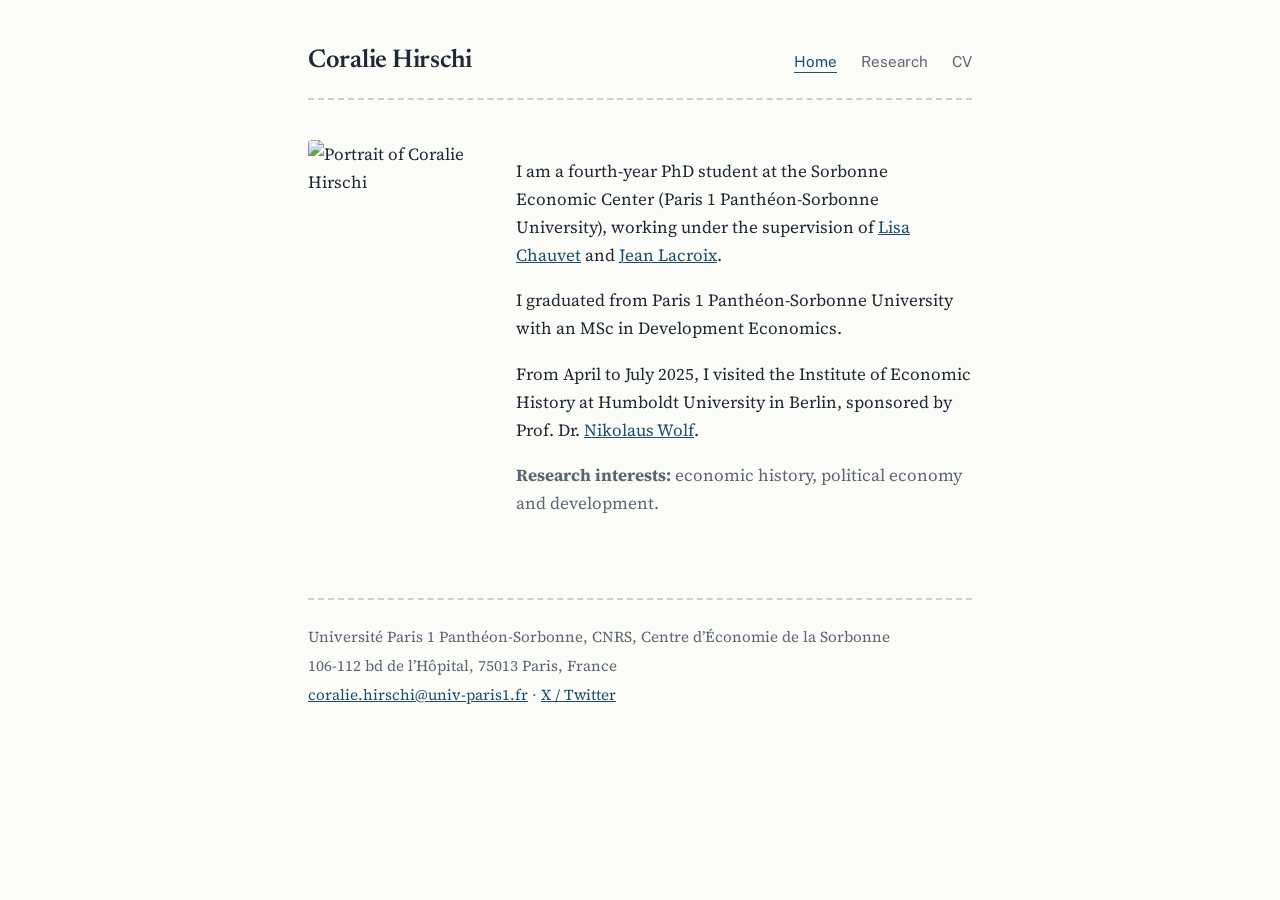
==== index.html @ 86a215d6 "Add files via upload" ====
<!DOCTYPE html>
<html lang="en">
<head>
<meta charset="utf-8">
<meta name="viewport" content="width=device-width, initial-scale=1">
<title>Coralie Hirschi</title>
<meta name="description" content="Coralie Hirschi, PhD student in economics at Paris 1 Panthéon-Sorbonne">
<link rel="preconnect" href="https://fonts.googleapis.com"><link rel="preconnect" href="https://fonts.gstatic.com" crossorigin><link href="https://fonts.googleapis.com/css2?family=Newsreader:opsz,wght@6..72,600&family=Public+Sans:wght@400;500&family=Source+Serif+4:ital,opsz,wght@0,8..60,400;1,8..60,400&display=swap" rel="stylesheet"><link rel="stylesheet" href="style.css">
</head>
<body>
<div class="wrap">
  <header class="site">
    <a class="name" href="index.html">Coralie Hirschi</a>
    <nav>
      <a href="index.html" aria-current="page">Home</a>
      <a href="research.html">Research</a>
      <a href="cv.html">CV</a>
    </nav>
  </header>
  <main class="intro">
    <img src="photo.jpg" alt="Portrait of Coralie Hirschi">
    <div>
      <p>I am a fourth-year PhD student at the Sorbonne Economic Center (Paris 1 Panthéon-Sorbonne University), working under the supervision of <a href="https://sites.google.com/site/lisachauvetdial/">Lisa Chauvet</a> and <a href="https://sites.google.com/view/lacroixjean/">Jean Lacroix</a>.</p>
      <p>I graduated from Paris 1 Panthéon-Sorbonne University with an MSc in Development Economics.</p>
      <p>From April to July 2025, I visited the Institute of Economic History at Humboldt University in Berlin, sponsored by Prof. Dr. <a href="https://sites.google.com/site/nikolauswolf01">Nikolaus Wolf</a>.</p>
      <p class="interests"><strong>Research interests:</strong> economic history, political economy and development.</p>
    </div>
  </main>
  <footer>
    <p>Université Paris 1 Panthéon-Sorbonne, CNRS, Centre d’Économie de la Sorbonne</p>
    <p>106-112 bd de l’Hôpital, 75013 Paris, France</p>
    <p><a href="mailto:coralie.hirschi@univ-paris1.fr">coralie.hirschi@univ-paris1.fr</a> · <a href="https://x.com/CoralieHirschi">X / Twitter</a></p>
  </footer>
</div>
</body>
</html>
---- style.css ----
:root {
  --paper: #fbfbf8;
  --ink: #1f2933;
  --muted: #5b6672;
  --accent: #1d4e6b;
  --rule: #c9cfd4;
  color-scheme: light;
}
@media (prefers-color-scheme: dark) {
  :root {
    --paper: #161b20;
    --ink: #e4e7ea;
    --muted: #9aa5b0;
    --accent: #8cc0dd;
    --rule: #38424c;
    color-scheme: dark;
  }
}

* { box-sizing: border-box; }

html { -webkit-text-size-adjust: 100%; }

body {
  margin: 0;
  background: var(--paper);
  color: var(--ink);
  font-family: "Source Serif 4", Georgia, "Times New Roman", serif;
  font-size: 1.0625rem;
  line-height: 1.65;
}

.wrap {
  max-width: 44rem;
  margin: 0 auto;
  padding: 2.5rem 1.25rem 4rem;
}

/* En-tête */
header.site {
  display: flex;
  flex-wrap: wrap;
  align-items: baseline;
  justify-content: space-between;
  gap: 0.75rem 1.5rem;
  padding-bottom: 1rem;
  /* trait pointillé : clin d'œil aux lignes de démarcation et aux voies ferrées */
  border-bottom: 2px dashed var(--rule);
  margin-bottom: 2.5rem;
}
.name {
  font-family: "Newsreader", Georgia, serif;
  font-size: 1.6rem;
  font-weight: 600;
  letter-spacing: -0.01em;
  color: var(--ink);
  text-decoration: none;
}
nav a {
  font-family: "Public Sans", system-ui, sans-serif;
  font-size: 0.95rem;
  color: var(--muted);
  text-decoration: none;
  margin-left: 1.25rem;
}
nav a:first-child { margin-left: 0; }
nav a:hover, nav a[aria-current="page"] { color: var(--accent); }
nav a[aria-current="page"] { text-decoration: underline; text-underline-offset: 0.3em; }

h1, h2, h3 {
  font-family: "Newsreader", Georgia, serif;
  font-weight: 600;
  line-height: 1.25;
}
h1 { font-size: 2.1rem; margin: 0 0 1rem; }
h2 { font-size: 1.4rem; margin: 2.75rem 0 1rem; color: var(--accent); }
h3 { font-size: 1.15rem; margin: 0 0 0.25rem; }

a { color: var(--accent); }
a:focus-visible { outline: 2px solid var(--accent); outline-offset: 2px; }

/* Accueil */
.intro {
  display: grid;
  grid-template-columns: 11rem 1fr;
  gap: 2rem;
  align-items: start;
}
.intro img {
  width: 100%;
  max-width: 100%;
  border-radius: 4px;
  display: block;
}
@media (max-width: 600px) {
  .intro { grid-template-columns: 1fr; }
  .intro img { max-width: 11rem; }
}
.interests { color: var(--muted); }

/* Articles */
.paper { margin-bottom: 2.25rem; }
.paper .meta { color: var(--muted); margin: 0 0 0.5rem; }
.paper .links a {
  font-family: "Public Sans", system-ui, sans-serif;
  font-size: 0.9rem;
  margin-right: 1rem;
}
details { margin-top: 0.5rem; }
summary {
  cursor: pointer;
  font-family: "Public Sans", system-ui, sans-serif;
  font-size: 0.9rem;
  color: var(--muted);
}
details p { margin-top: 0.75rem; }

/* Pied de page */
footer {
  margin-top: 4rem;
  padding-top: 1.25rem;
  border-top: 2px dashed var(--rule);
  font-size: 0.95rem;
  color: var(--muted);
}
footer p { margin: 0.25rem 0; }
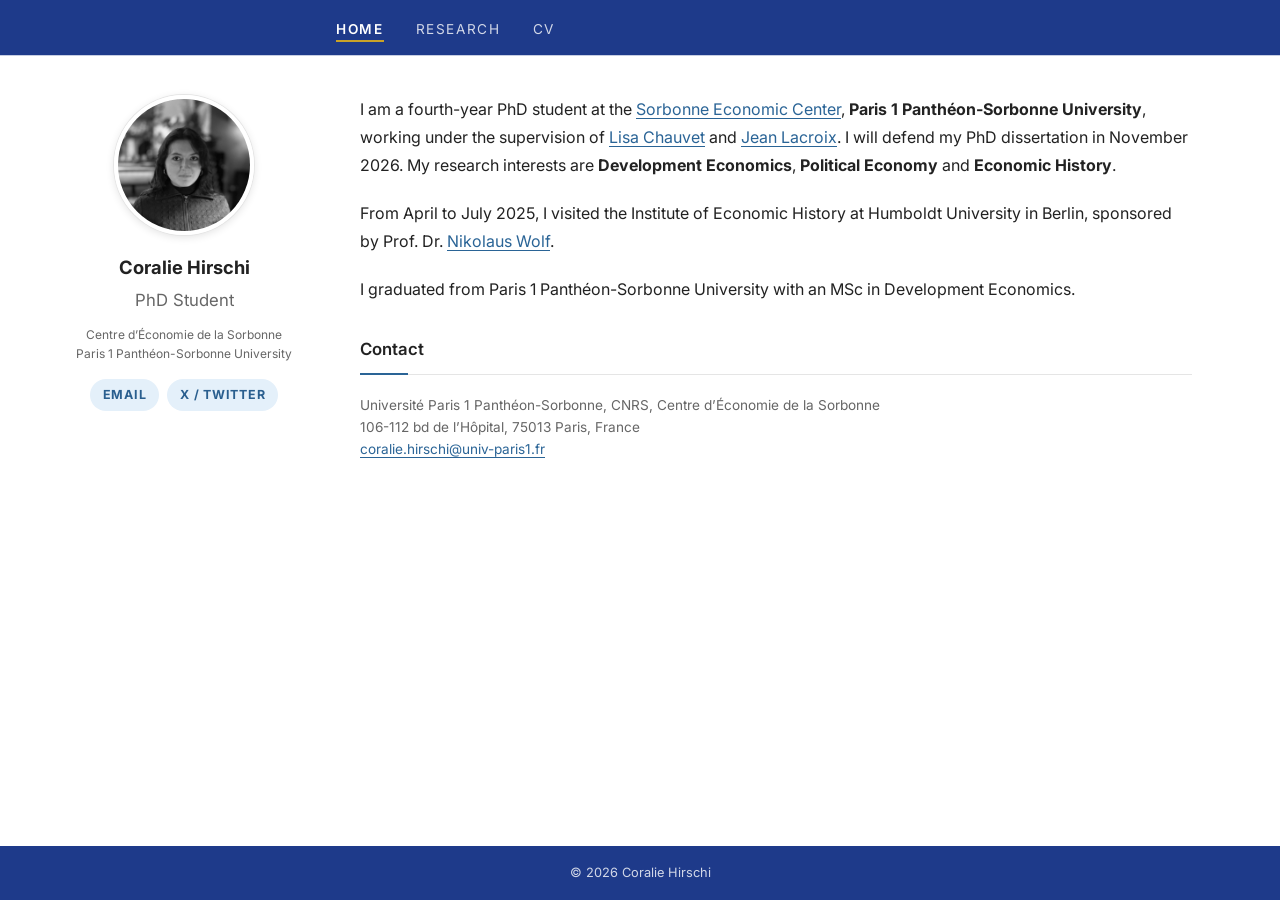
==== commit 23581850: "Add files via upload" ====
--- a/index.html
+++ b/index.html
@@ -5,32 +5,34 @@
 <meta name="viewport" content="width=device-width, initial-scale=1">
 <title>Coralie Hirschi</title>
 <meta name="description" content="Coralie Hirschi, PhD student in economics at Paris 1 Panthéon-Sorbonne">
-<link rel="preconnect" href="https://fonts.googleapis.com"><link rel="preconnect" href="https://fonts.gstatic.com" crossorigin><link href="https://fonts.googleapis.com/css2?family=Newsreader:opsz,wght@6..72,600&family=Public+Sans:wght@400;500&family=Source+Serif+4:ital,opsz,wght@0,8..60,400;1,8..60,400&display=swap" rel="stylesheet"><link rel="stylesheet" href="style.css">
+<link rel="preconnect" href="https://fonts.googleapis.com"><link rel="preconnect" href="https://fonts.gstatic.com" crossorigin><link href="https://fonts.googleapis.com/css2?family=Inter:wght@400;600;700&display=swap" rel="stylesheet">
+<link rel="stylesheet" href="style.css">
 </head>
 <body>
-<div class="wrap">
-  <header class="site">
-    <a class="name" href="index.html">Coralie Hirschi</a>
-    <nav>
-      <a href="index.html" aria-current="page">Home</a>
-      <a href="research.html">Research</a>
-      <a href="cv.html">CV</a>
-    </nav>
-  </header>
-  <main class="intro">
-    <img src="photo.jpg" alt="Portrait of Coralie Hirschi">
-    <div>
-      <p>I am a fourth-year PhD student at the Sorbonne Economic Center (Paris 1 Panthéon-Sorbonne University), working under the supervision of <a href="https://sites.google.com/site/lisachauvetdial/">Lisa Chauvet</a> and <a href="https://sites.google.com/view/lacroixjean/">Jean Lacroix</a>.</p>
-      <p>I graduated from Paris 1 Panthéon-Sorbonne University with an MSc in Development Economics.</p>
-      <p>From April to July 2025, I visited the Institute of Economic History at Humboldt University in Berlin, sponsored by Prof. Dr. <a href="https://sites.google.com/site/nikolauswolf01">Nikolaus Wolf</a>.</p>
-      <p class="interests"><strong>Research interests:</strong> economic history, political economy and development.</p>
+  <nav class="topnav"><a href="index.html" aria-current="page">Home</a><a href="research.html">Research</a><a href="cv.html">CV</a></nav>
+  <div class="layout">
+  <aside class="sidebar">
+    <img class="avatar" src="photo.jpeg" alt="Coralie Hirschi">
+    <p class="who">Coralie Hirschi</p>
+    <p class="role">PhD Student</p>
+    <p class="aff">Centre d’Économie de la Sorbonne<br>Paris 1 Panthéon-Sorbonne University</p>
+    <img class="logo" src="logo-paris1.png" alt="Université Paris 1 Panthéon-Sorbonne" onerror="this.remove()">
+    <div class="pills">
+      <a class="pill" href="mailto:coralie.hirschi@univ-paris1.fr">Email</a>
+      <a class="pill" href="https://x.com/CoralieHirschi">X / Twitter</a>
     </div>
+  </aside>
+  <main>
+    <p>I am a fourth-year PhD student at the <a href="https://centredeconomiesorbonne.cnrs.fr/">Sorbonne Economic Center</a>, <strong>Paris 1 Panthéon-Sorbonne University</strong>, working under the supervision of <a href="https://sites.google.com/site/lisachauvetdial/">Lisa Chauvet</a> and <a href="https://sites.google.com/view/lacroixjean/">Jean Lacroix</a>. I will defend my PhD dissertation in November 2026. My research interests are <strong>Development Economics</strong>, <strong>Political Economy</strong> and <strong>Economic History</strong>.</p>
+    <p>From April to July 2025, I visited the Institute of Economic History at Humboldt University in Berlin, sponsored by Prof. Dr. <a href="https://sites.google.com/site/nikolauswolf01">Nikolaus Wolf</a>.</p>
+    <p>I graduated from Paris 1 Panthéon-Sorbonne University with an MSc in Development Economics.</p>
+
+    <h2 class="small">Contact</h2>
+    <p class="contact">Université Paris 1 Panthéon-Sorbonne, CNRS, Centre d’Économie de la Sorbonne<br>
+    106-112 bd de l’Hôpital, 75013 Paris, France<br>
+    <a href="mailto:coralie.hirschi@univ-paris1.fr">coralie.hirschi@univ-paris1.fr</a></p>
   </main>
-  <footer>
-    <p>Université Paris 1 Panthéon-Sorbonne, CNRS, Centre d’Économie de la Sorbonne</p>
-    <p>106-112 bd de l’Hôpital, 75013 Paris, France</p>
-    <p><a href="mailto:coralie.hirschi@univ-paris1.fr">coralie.hirschi@univ-paris1.fr</a> · <a href="https://x.com/CoralieHirschi">X / Twitter</a></p>
-  </footer>
-</div>
+  </div>
+  <footer class="bottombar">© 2026 Coralie Hirschi</footer>
 </body>
 </html>
--- a/style.css
+++ b/style.css
@@ -1,126 +1,158 @@
 :root {
-  --paper: #fbfbf8;
-  --ink: #1f2933;
-  --muted: #5b6672;
-  --accent: #1d4e6b;
-  --rule: #c9cfd4;
+  --bg: #ffffff;
+  --text: #222222;
+  --muted: #666666;
+  --accent: #2a6496;
+  --pill-bg: #e4f0fa;
+  --pill-text: #2a5f8f;
+  --rule: #e5e5e5;
+  --p1-blue: #1e3a8a;
+  --p1-gold: #c9a227;
   color-scheme: light;
-}
-@media (prefers-color-scheme: dark) {
-  :root {
-    --paper: #161b20;
-    --ink: #e4e7ea;
-    --muted: #9aa5b0;
-    --accent: #8cc0dd;
-    --rule: #38424c;
-    color-scheme: dark;
-  }
 }
 
 * { box-sizing: border-box; }
 
-html { -webkit-text-size-adjust: 100%; }
-
 body {
   margin: 0;
-  background: var(--paper);
-  color: var(--ink);
-  font-family: "Source Serif 4", Georgia, "Times New Roman", serif;
-  font-size: 1.0625rem;
-  line-height: 1.65;
+  background: var(--bg);
+  color: var(--text);
+  font-family: "Inter", -apple-system, "Helvetica Neue", Arial, sans-serif;
+  font-size: 16px;
+  line-height: 1.75;
+  min-height: 100vh;
+  display: flex;
+  flex-direction: column;
 }
 
-.wrap {
-  max-width: 44rem;
+a { color: var(--accent); text-underline-offset: 3px; }
+a:focus-visible { outline: 2px solid var(--accent); outline-offset: 2px; }
+
+/* Menu du haut */
+.topnav {
+  width: 100%;
+  max-width: 1200px;
   margin: 0 auto;
-  padding: 2.5rem 1.25rem 4rem;
+  padding: 0.85rem 1.5rem 0.85rem calc(240px + 3.5rem);
+  background: var(--p1-blue);
+  box-shadow: 0 0 0 100vmax var(--p1-blue);
+  clip-path: inset(0 -100vmax);
+}
+.topnav a {
+  font-size: 0.85rem;
+  letter-spacing: 0.12em;
+  text-transform: uppercase;
+  color: rgba(255, 255, 255, 0.8);
+  text-decoration: none;
+  margin-right: 2rem;
+  padding-bottom: 0.2rem;
+  border-bottom: 2px solid transparent;
+}
+.topnav a:hover { color: #fff; }
+.topnav a[aria-current="page"] { color: #fff; font-weight: 600; border-bottom-color: var(--p1-gold); }
+.topnav a:focus-visible { outline-color: #fff; }
+
+/* Mise en page : colonne de gauche + contenu */
+.layout {
+  flex: 1;
+  width: 100%;
+  max-width: 1200px;
+  margin: 0 auto;
+  padding: 2.5rem 1.5rem 4rem;
+  display: grid;
+  grid-template-columns: 240px 1fr;
+  gap: 3.5rem;
+  align-items: start;
 }
 
-/* En-tête */
-header.site {
-  display: flex;
-  flex-wrap: wrap;
-  align-items: baseline;
-  justify-content: space-between;
-  gap: 0.75rem 1.5rem;
-  padding-bottom: 1rem;
-  /* trait pointillé : clin d'œil aux lignes de démarcation et aux voies ferrées */
-  border-bottom: 2px dashed var(--rule);
-  margin-bottom: 2.5rem;
+/* Colonne de gauche */
+.sidebar { text-align: center; position: sticky; top: 1.5rem; }
+.avatar {
+  width: 140px;
+  height: 140px;
+  border-radius: 50%;
+  object-fit: cover;
+  border: 4px solid #fff;
+  box-shadow: 0 0 0 1px var(--rule), 0 2px 8px rgba(0, 0, 0, 0.12);
+  display: block;
+  margin: 0 auto 1rem;
 }
-.name {
-  font-family: "Newsreader", Georgia, serif;
-  font-size: 1.6rem;
+.sidebar .who { font-size: 1.15rem; font-weight: 700; margin: 0; }
+.sidebar .role { font-size: 1.05rem; color: var(--muted); margin: 0.15rem 0 0.6rem; }
+.sidebar .aff { font-size: 0.75rem; color: var(--muted); line-height: 1.6; margin: 0 0 1rem; white-space: nowrap; }
+.logo { display: block; max-width: 150px; height: auto; margin: 0 auto 1.25rem; }
+.pills { display: flex; flex-wrap: wrap; justify-content: center; gap: 0.5rem; }
+.pill {
+  display: inline-block;
+  background: var(--pill-bg);
+  color: var(--pill-text);
+  font-size: 0.78rem;
+  font-weight: 700;
+  letter-spacing: 0.06em;
+  text-transform: uppercase;
+  text-decoration: none;
+  padding: 0.3rem 0.8rem;
+  border-radius: 999px;
+}
+.pill:hover { background: #d3e6f6; }
+
+/* Contenu */
+main { min-width: 0; max-width: 52rem; }
+main p { margin: 0 0 1.25rem; }
+h1, h2 {
   font-weight: 600;
-  letter-spacing: -0.01em;
-  color: var(--ink);
-  text-decoration: none;
+  font-size: 1.35rem;
+  margin: 2.5rem 0 1.25rem;
+  padding-bottom: 0.6rem;
+  border-bottom: 1px solid var(--rule);
+  position: relative;
 }
-nav a {
-  font-family: "Public Sans", system-ui, sans-serif;
-  font-size: 0.95rem;
-  color: var(--muted);
-  text-decoration: none;
-  margin-left: 1.25rem;
+h1:first-child, h2:first-child { margin-top: 0; }
+h1::after, h2::after {
+  content: "";
+  position: absolute;
+  left: 0;
+  bottom: -1px;
+  width: 48px;
+  height: 2px;
+  background: var(--accent);
 }
-nav a:first-child { margin-left: 0; }
-nav a:hover, nav a[aria-current="page"] { color: var(--accent); }
-nav a[aria-current="page"] { text-decoration: underline; text-underline-offset: 0.3em; }
+h3 { font-size: 1.05rem; font-weight: 600; margin: 0 0 0.25rem; line-height: 1.5; }
 
-h1, h2, h3 {
-  font-family: "Newsreader", Georgia, serif;
-  font-weight: 600;
-  line-height: 1.25;
+h2.small { font-size: 1.05rem; margin-top: 2rem; }
+.contact { font-size: 0.85rem; line-height: 1.6; color: var(--muted); }
+
+.paper { margin-bottom: 2rem; }
+.paper .meta { color: var(--muted); margin: 0 0 0.4rem; }
+.paper .journal { margin: 0 0 0.4rem; }
+.paper .authors { font-weight: 400; }
+.paper .request { color: var(--muted); font-size: 0.95rem; margin: 0 0 0.4rem; }
+.paper .links a { margin-right: 1rem; }
+details summary { cursor: pointer; color: var(--text); }
+details p { margin-top: 0.75rem; font-size: 0.9rem; line-height: 1.7; text-align: justify; hyphens: auto; }
+
+.cv-frame {
+  width: 100%;
+  height: 85vh;
+  border: none;
+  background: #777;
+  border-radius: 4px;
 }
-h1 { font-size: 2.1rem; margin: 0 0 1rem; }
-h2 { font-size: 1.4rem; margin: 2.75rem 0 1rem; color: var(--accent); }
-h3 { font-size: 1.15rem; margin: 0 0 0.25rem; }
 
-a { color: var(--accent); }
-a:focus-visible { outline: 2px solid var(--accent); outline-offset: 2px; }
+/* Bande du bas */
+.bottombar {
+  background: var(--p1-blue);
+  color: rgba(255, 255, 255, 0.8);
+  font-size: 0.8rem;
+  text-align: center;
+  padding: 1rem 1.5rem;
+}
 
-/* Accueil */
-.intro {
-  display: grid;
-  grid-template-columns: 11rem 1fr;
-  gap: 2rem;
-  align-items: start;
+/* Téléphone */
+@media (max-width: 760px) {
+  .topnav { padding: 0.85rem 1.25rem; text-align: center; }
+  .topnav a { margin: 0 0.75rem; }
+  .layout { grid-template-columns: 1fr; gap: 2rem; padding-top: 1.5rem; }
+  .sidebar { position: static; }
+  .pills { flex-direction: row; flex-wrap: wrap; justify-content: center; }
 }
-.intro img {
-  width: 100%;
-  max-width: 100%;
-  border-radius: 4px;
-  display: block;
-}
-@media (max-width: 600px) {
-  .intro { grid-template-columns: 1fr; }
-  .intro img { max-width: 11rem; }
-}
-.interests { color: var(--muted); }
-
-/* Articles */
-.paper { margin-bottom: 2.25rem; }
-.paper .meta { color: var(--muted); margin: 0 0 0.5rem; }
-.paper .links a {
-  font-family: "Public Sans", system-ui, sans-serif;
-  font-size: 0.9rem;
-  margin-right: 1rem;
-}
-details { margin-top: 0.5rem; }
-summary {
-  cursor: pointer;
-  font-family: "Public Sans", system-ui, sans-serif;
-  font-size: 0.9rem;
-  color: var(--muted);
-}
-details p { margin-top: 0.75rem; }
-
-/* Pied de page */
-footer {
-  margin-top: 4rem;
-  padding-top: 1.25rem;
-  border-top: 2px dashed var(--rule);
-  font-size: 0.95rem;
-  color: var(--muted);
-}
-footer p { margin: 0.25rem 0; }
